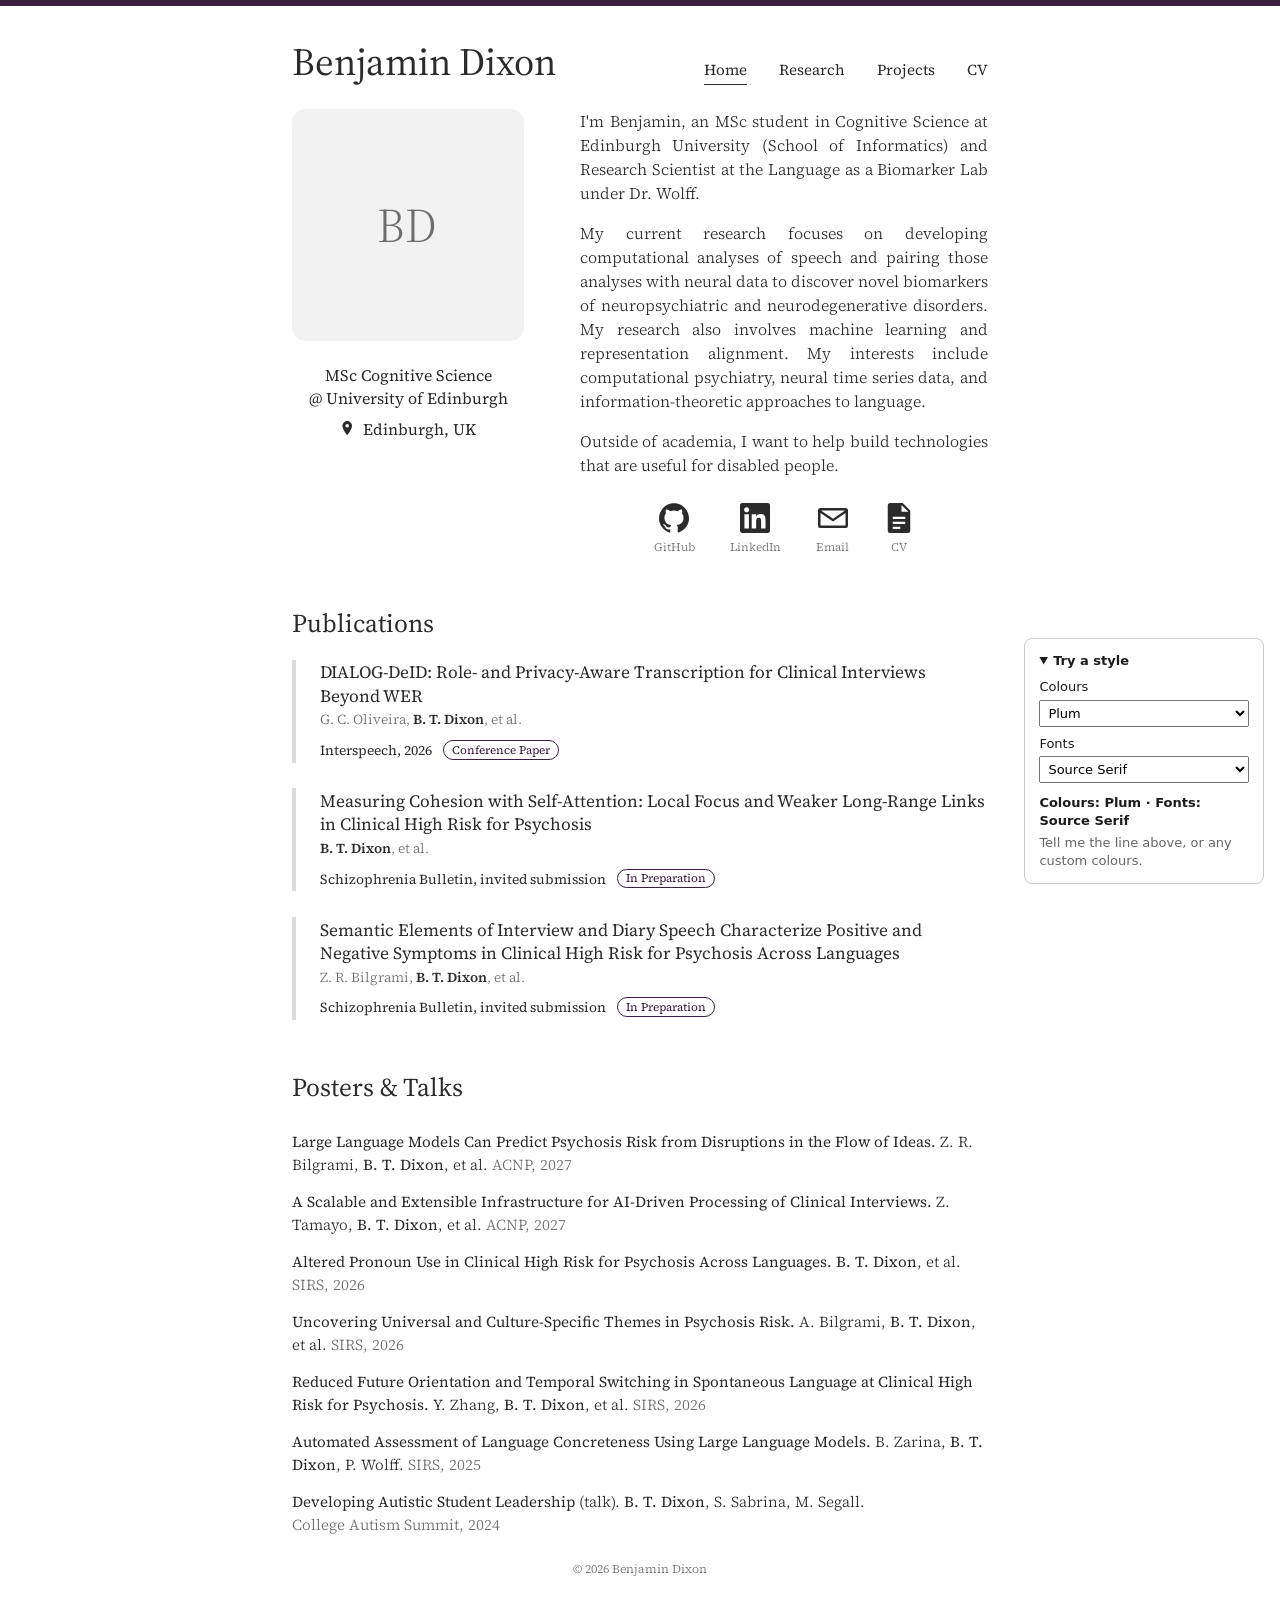
==== index.html @ 2c394b13 "Add status badges to publications" ====
<!DOCTYPE html>
<html lang="en">
<head>
  <meta charset="utf-8">
  <meta name="viewport" content="width=device-width, initial-scale=1">
  <title>Benjamin Dixon</title>
  <meta name="description" content="Benjamin Dixon: MSc Cognitive Science, University of Edinburgh. Computational analyses of speech and neural data as biomarkers of neuropsychiatric disorders.">
  <link rel="preconnect" href="https://fonts.googleapis.com">
  <link rel="preconnect" href="https://fonts.gstatic.com" crossorigin>
  <link id="font-link" rel="stylesheet" href="https://fonts.googleapis.com/css2?family=Source+Serif+4:ital,opsz,wght@0,8..60,300..600;1,8..60,400&display=swap">
  <link rel="stylesheet" href="style.css">
</head>
<body>

<!-- Icons, used below with <use href="#i-..."> -->
<svg width="0" height="0" style="position:absolute" aria-hidden="true">
  <symbol id="i-github" viewBox="0 0 24 24"><path fill="currentColor" d="M12 .297c-6.63 0-12 5.373-12 12 0 5.303 3.438 9.8 8.205 11.385.6.113.82-.258.82-.577 0-.285-.01-1.04-.015-2.04-3.338.724-4.042-1.61-4.042-1.61C4.422 18.070 3.633 17.700 3.633 17.700c-1.087-.744.084-.729.084-.729 1.205.084 1.838 1.236 1.838 1.236 1.070 1.835 2.809 1.305 3.495.998.108-.776.417-1.305.76-1.605-2.665-.3-5.466-1.332-5.466-5.930 0-1.310.465-2.380 1.235-3.220-.135-.303-.54-1.523.105-3.176 0 0 1.005-.322 3.300 1.230.96-.267 1.980-.399 3-.405 1.020.006 2.040.138 3 .405 2.280-1.552 3.285-1.230 3.285-1.230.645 1.653.24 2.873.12 3.176.765.84 1.230 1.910 1.230 3.220 0 4.610-2.805 5.625-5.475 5.920.42.36.81 1.096.81 2.220 0 1.606-.015 2.896-.015 3.286 0 .315.21.69.825.57C20.565 22.092 24 17.592 24 12.297c0-6.627-5.373-12-12-12"/></symbol>
  <symbol id="i-linkedin" viewBox="0 0 24 24"><path fill="currentColor" d="M20.447 20.452h-3.554v-5.569c0-1.328-.027-3.037-1.852-3.037-1.853 0-2.136 1.445-2.136 2.939v5.667H9.351V9h3.414v1.561h.046c.477-.9 1.637-1.85 3.37-1.85 3.601 0 4.267 2.37 4.267 5.455v6.286zM5.337 7.433c-1.144 0-2.063-.926-2.063-2.065 0-1.138.92-2.063 2.063-2.063 1.14 0 2.064.925 2.064 2.063 0 1.139-.925 2.065-2.064 2.065zm1.782 13.019H3.555V9h3.564v11.452zM22.225 0H1.771C.792 0 0 .774 0 1.729v20.542C0 23.227.792 24 1.771 24h20.451C23.2 24 24 23.227 24 22.271V1.729C24 .774 23.2 0 22.222 0h.003z"/></symbol>
  <symbol id="i-mail" viewBox="0 0 24 24"><path fill="currentColor" d="M2 4h20a2 2 0 0 1 2 2v12a2 2 0 0 1-2 2H2a2 2 0 0 1-2-2V6a2 2 0 0 1 2-2zm.4 2L12 12.6 21.6 6H2.4zM22 7.9l-10 6.9L2 7.9V18h20V7.9z"/></symbol>
  <symbol id="i-cv" viewBox="0 0 24 24"><path fill="currentColor" d="M5 0h10l6 6v16a2 2 0 0 1-2 2H5a2 2 0 0 1-2-2V2a2 2 0 0 1 2-2zm9 1.5V7h5.5L14 1.5zM7 11v1.8h10V11H7zm0 4v1.8h10V15H7zm0 4v1.8h6V19H7z"/></symbol>
  <symbol id="i-pin" viewBox="0 0 24 24"><path fill="currentColor" d="M12 0a8 8 0 0 0-8 8c0 6 8 16 8 16s8-10 8-16a8 8 0 0 0-8-8zm0 11a3 3 0 1 1 0-6 3 3 0 0 1 0 6z"/></symbol>
  <symbol id="i-code" viewBox="0 0 24 24"><path fill="none" stroke="currentColor" stroke-width="2" stroke-linecap="round" stroke-linejoin="round" d="M8 6l-6 6 6 6M16 6l6 6-6 6"/></symbol>
  <symbol id="i-chev" viewBox="0 0 24 24"><path fill="none" stroke="currentColor" stroke-width="2.5" stroke-linecap="round" stroke-linejoin="round" d="M6 9l6 6 6-6"/></symbol>
</svg>

<div class="topbar"></div>

<header class="wrap masthead">
  <a class="name" href="#home">Benjamin Dixon</a>
  <nav class="tabs" aria-label="Sections">
    <a href="#home">Home</a>
    <a href="#research">Research</a>
    <a href="#projects">Projects</a>
    <a href="cv.pdf" class="external">CV</a>
  </nav>
</header>

<main class="wrap">

<!-- ========== HOME ========== -->
<section id="home" class="panel">
  <div class="intro">
    <aside class="profile">
      <!-- To add a photo: put photo.jpg in this folder and replace the div below with
           <img class="photo" src="photo.jpg" alt="Benjamin Dixon"> -->
      <div class="photo placeholder" aria-hidden="true">BD</div>
      <p class="profile-role">MSc Cognitive Science<br>@ University of Edinburgh</p>
      <p class="profile-place"><svg class="ic"><use href="#i-pin"/></svg> Edinburgh, UK</p>
    </aside>

    <div class="bio">
      <p>I'm Benjamin, an MSc student in Cognitive Science at Edinburgh University (School of Informatics) and Research Scientist at the Language as a Biomarker Lab under Dr. Wolff.</p>
      <p>My current research focuses on developing computational analyses of speech and pairing those analyses with neural data to discover novel biomarkers of neuropsychiatric and neurodegenerative disorders. My research also involves machine learning and representation alignment. My interests include computational psychiatry, neural time series data, and information-theoretic approaches to language.</p>
      <p>Outside of academia, I want to help build technologies that are useful for disabled people.</p>

      <ul class="icon-links">
        <li><a href="https://github.com/bentdixon"><svg><use href="#i-github"/></svg><span>GitHub</span></a></li>
        <li><a href="https://www.linkedin.com/in/benjamin-dixon"><svg><use href="#i-linkedin"/></svg><span>LinkedIn</span></a></li>
        <li><a href="mailto:btdixon@emory.edu"><svg><use href="#i-mail"/></svg><span>Email</span></a></li>
        <li><a href="cv.pdf"><svg><use href="#i-cv"/></svg><span>CV</span></a></li>
      </ul>
    </div>
  </div>

  <h2>Publications</h2>

  <article class="entry">
    <h3>DIALOG-DeID: Role- and Privacy-Aware Transcription for Clinical Interviews Beyond WER</h3>
    <p class="authors">G. C. Oliveira, <b>B. T. Dixon</b>, et al.</p>
    <p class="venue">Interspeech, 2026 <span class="badge">Conference Paper</span></p>
  </article>

  <article class="entry">
    <h3>Measuring Cohesion with Self-Attention: Local Focus and Weaker Long-Range Links in Clinical High Risk for Psychosis</h3>
    <p class="authors"><b>B. T. Dixon</b>, et al.</p>
    <p class="venue">Schizophrenia Bulletin, invited submission <span class="badge">In Preparation</span></p>
  </article>

  <article class="entry">
    <h3>Semantic Elements of Interview and Diary Speech Characterize Positive and Negative Symptoms in Clinical High Risk for Psychosis Across Languages</h3>
    <p class="authors">Z. R. Bilgrami, <b>B. T. Dixon</b>, et al.</p>
    <p class="venue">Schizophrenia Bulletin, invited submission <span class="badge">In Preparation</span></p>
  </article>

  <h2>Posters &amp; Talks</h2>
  <ul class="plain">
    <li><b>Large Language Models Can Predict Psychosis Risk from Disruptions in the Flow of Ideas.</b> Z. R. Bilgrami, <b>B. T. Dixon</b>, et al. <span class="venue-inline">ACNP, 2027</span></li>
    <li><b>A Scalable and Extensible Infrastructure for AI-Driven Processing of Clinical Interviews.</b> Z. Tamayo, <b>B. T. Dixon</b>, et al. <span class="venue-inline">ACNP, 2027</span></li>
    <li><b>Altered Pronoun Use in Clinical High Risk for Psychosis Across Languages.</b> <b>B. T. Dixon</b>, et al. <span class="venue-inline">SIRS, 2026</span></li>
    <li><b>Uncovering Universal and Culture-Specific Themes in Psychosis Risk.</b> A. Bilgrami, <b>B. T. Dixon</b>, et al. <span class="venue-inline">SIRS, 2026</span></li>
    <li><b>Reduced Future Orientation and Temporal Switching in Spontaneous Language at Clinical High Risk for Psychosis.</b> Y. Zhang, <b>B. T. Dixon</b>, et al. <span class="venue-inline">SIRS, 2026</span></li>
    <li><b>Automated Assessment of Language Concreteness Using Large Language Models.</b> B. Zarina, <b>B. T. Dixon</b>, P. Wolff. <span class="venue-inline">SIRS, 2025</span></li>
    <li><b>Developing Autistic Student Leadership</b> (talk). <b>B. T. Dixon</b>, S. Sabrina, M. Segall. <span class="venue-inline">College Autism Summit, 2024</span></li>
  </ul>
</section>

<!-- ========== RESEARCH ========== -->
<section id="research" class="panel">
  <h2 class="first">Experience</h2>

  <details class="entry">
    <summary>
      <svg class="chev"><use href="#i-chev"/></svg>
      <h3>Research Scientist</h3>
      <p class="authors">Language as a Biomarker Lab, Emory University</p>
      <p class="venue">Sep 2026 – present</p>
    </summary>
    <ul class="more">
      <li>Model clinical interviews as time series of sentence embeddings and word-level surprisal, testing whether the long-range temporal structure of speech differs in early psychosis.</li>
      <li>Built attention-pooling classifiers that combine sentence-level LLM embeddings into one representation per interview, separating clinical high-risk participants from healthy controls.</li>
      <li>Fine-tune language models on naturalistic dialogue so model-based word predictability matches human judgments.</li>
    </ul>
  </details>

  <details class="entry">
    <summary>
      <svg class="chev"><use href="#i-chev"/></svg>
      <h3>Research Software Engineer</h3>
      <p class="authors">Language as a Biomarker Lab, Emory University</p>
      <p class="venue">Mar 2025 – Aug 2026</p>
    </summary>
    <ul class="more">
      <li>Led design of the speech and language feature set released to the NIMH Data Archive (Release 4) for the AMP SCZ consortium: 15,000+ interview transcripts across languages.</li>
      <li>Built speech pipelines (speaker separation, transcription) on a GPU cluster, halving inference time; processed 1,500 hours of interview audio.</li>
      <li>Bayesian mixed-effects models, decoding models on LLM embeddings, and cross-linguistic theme discovery.</li>
      <li>Mentored three undergraduate research assistants.</li>
    </ul>
  </details>

  <details class="entry">
    <summary>
      <svg class="chev"><use href="#i-chev"/></svg>
      <h3>Research Assistant</h3>
      <p class="authors">Language as a Biomarker Lab, Emory University</p>
      <p class="venue">May 2024 – Mar 2025</p>
    </summary>
    <ul class="more">
      <li>Measured concreteness of speech with large language models in clinical high-risk and healthy participants; presented at SIRS 2025 and in an honors thesis.</li>
    </ul>
  </details>

  <details class="entry">
    <summary>
      <svg class="chev"><use href="#i-chev"/></svg>
      <h3>Undergraduate Researcher</h3>
      <p class="authors">Directed Research, Emory University</p>
      <p class="venue">Sep 2023 – May 2024</p>
    </summary>
    <ul class="more">
      <li>Question answering over technical documentation with retrieval-augmented generation and a fine-tuned Flan-T5 model, reducing fabricated answers.</li>
    </ul>
  </details>

  <h2>Education</h2>
  <article class="entry">
    <h3>MSc Cognitive Science</h3>
    <p class="authors">University of Edinburgh</p>
    <p class="venue">2026 – 2027</p>
  </article>
  <article class="entry">
    <h3>BA Computer Science; BA Psychology &amp; Linguistics</h3>
    <p class="authors">Emory University · Highest Honors</p>
    <p class="venue">2021 – 2025</p>
    <p class="note">Thesis: <i>Automated Assessment of Concrete Language in Clinical High-Risk for Psychosis: A Novel Large Language Model Approach</i></p>
  </article>

  <h2>Teaching &amp; Service</h2>
  <ul class="plain dated">
    <li><span>Research mentor, three undergraduate research assistants, Emory University</span><span>2025 – 2026</span></li>
    <li><span>Tutor, data structures and algorithms, Emory University</span><span>2023 – 2024</span></li>
    <li><span>Instructor, Python and robotics for schoolchildren, Tech Academy</span><span>2022</span></li>
    <li><span>Computer Vision team, HumanEd, University of Edinburgh</span><span>2026 – present</span></li>
    <li><span>Common Ground Leadership Programme, inaugural cohort, University of Edinburgh</span><span>2026 – 2027</span></li>
    <li><span>President, Emory Autism Advocacy Organization</span><span>2023 – 2025</span></li>
    <li><span>Co-lead, campus sensory-friendly spaces initiative, Emory University</span><span>2023 – 2025</span></li>
  </ul>

  <h2>Honors &amp; Awards</h2>
  <ul class="plain dated">
    <li><span>1st Place, UN Sustainable Development Goals Challenge, AdaHack, University of Edinburgh</span><span>2026</span></li>
    <li><span>Highest Honors, Emory College of Arts and Sciences</span><span>2025</span></li>
    <li><span>Highest Excellence in Psychology &amp; Linguistics, Emory University</span><span>2025</span></li>
    <li><span>Psi Chi International Honor Society in Psychology</span><span>2024</span></li>
  </ul>
</section>

<!-- ========== PROJECTS ========== -->
<section id="projects" class="panel">
  <h2 class="first">Projects</h2>

  <details class="entry">
    <summary>
      <svg class="chev"><use href="#i-chev"/></svg>
      <h3>Word Surprisal and EEG Encoding Models</h3>
      <p class="authors">Independent project</p>
      <p class="venue">2026</p>
    </summary>
    <ul class="more">
      <li>Tested whether language-model surprisal predicts EEG from 19 people listening to an audiobook, using ridge encoding models (temporal response functions).</li>
      <li>Surprisal improved prediction in 18 of 19 participants (p &lt; 0.001) beyond acoustic, timing and frequency controls, localized to a centro-parietal response at about 400 ms (N400).</li>
    </ul>
    <p class="links"><a href="https://github.com/bentdixon/word-surprisal-eeg-experiment"><svg><use href="#i-code"/></svg>Code</a></p>
  </details>

  <details class="entry">
    <summary>
      <svg class="chev"><use href="#i-chev"/></svg>
      <h3>tpg-onan: A Language Model That Reads Backwards</h3>
      <p class="authors">Independent project</p>
      <p class="venue">2026</p>
    </summary>
    <ul class="more">
      <li>Pretrained two identical nanochat base models on the same data, one predicting the next token and one predicting the previous token, so text can be generated in both directions.</li>
      <li>Predicting the past was consistently but only slightly harder: about 2.5–3% higher validation bits per byte at 537M and 897M parameters.</li>
    </ul>
    <p class="links"><a href="https://github.com/bentdixon/tpg-onan"><svg><use href="#i-code"/></svg>Code</a></p>
  </details>

  <details class="entry">
    <summary>
      <svg class="chev"><use href="#i-chev"/></svg>
      <h3>LifeLine: Plain-Language Guide to Edinburgh Public Services</h3>
      <p class="authors">Team of 3 · 1st Place, UN SDG Challenge, AdaHack</p>
      <p class="venue">2026</p>
    </summary>
    <ul class="more">
      <li>Fine-tuned a 1.5B-parameter language model (Qwen2.5, LoRA) to rewrite service descriptions in EasyRead for readers with learning disabilities, running offline on a laptop.</li>
    </ul>
    <p class="links"><a href="https://github.com/bentdixon/qwen2.5-1.5b-easy-read-lora"><svg><use href="#i-code"/></svg>Code</a></p>
  </details>

  <details class="entry">
    <summary>
      <svg class="chev"><use href="#i-chev"/></svg>
      <h3>Mammography + Chest X-Ray Embedding Fusion</h3>
      <p class="authors">Team lead · HITI Lab Datathon</p>
      <p class="venue">2026</p>
    </summary>
    <ul class="more">
      <li>Tested whether combining two imaging models' embeddings predicts 4 chronic diseases better than either alone; fusion improved diabetes and kidney disease screening.</li>
      <li>Compared penalized logistic regression and early-, late- and gated-fusion networks under nested cross-validation, with fairness checks across age, race and BMI.</li>
    </ul>
    <p class="links"><a href="https://github.com/bentdixon/hiti-datathon-2026-cxr-mammo"><svg><use href="#i-code"/></svg>Code</a></p>
  </details>

  <details class="entry">
    <summary>
      <svg class="chev"><use href="#i-chev"/></svg>
      <h3>AMP SCZ Language Release Pipeline</h3>
      <p class="authors">Language as a Biomarker Lab</p>
      <p class="venue">2025 – 2026</p>
    </summary>
    <ul class="more">
      <li>Open-source feature extraction behind the AMP SCZ speech and language data in the NIMH Data Archive, Release 4 onward.</li>
    </ul>
    <p class="links"><a href="https://github.com/bentdixon/ampscz-langsamp-release-pipeline"><svg><use href="#i-code"/></svg>Code</a></p>
  </details>

</section>

</main>

<footer>© 2026 Benjamin Dixon</footer>

<script src="tabs.js"></script>
<script src="picker.js"></script>
</body>
</html>
---- style.css ----
/* All colours and fonts live here. Change these to restyle the site. */
:root {
  --bg: #ffffff;
  --text: #2b2b2b;
  --muted: #6e6e6e;
  --accent: #3a1e3f;       /* top bar, open entries, link hover */
  --border: #dcdcdc;       /* left bar on entries */
  --card: #f2f2f2;         /* photo placeholder */
  --accent-soft: #f2f2f2;
  --font-body: "Source Serif 4", Georgia, serif;
  --font-ui: "Source Serif 4", Georgia, serif;
}

* { box-sizing: border-box; }
html { font-size: 16px; }
body {
  margin: 0;
  background: var(--bg);
  color: var(--text);
  font-family: var(--font-body);
  font-weight: 350;
  line-height: 1.5;
}
b, strong { font-weight: 600; }
a { color: inherit; text-underline-offset: 0.15em; }
a:hover { color: var(--accent); }

.wrap { max-width: 46rem; margin: 0 auto; padding: 0 1.25rem; }
.topbar { height: 6px; background: var(--accent); }

/* Name and tabs */
.masthead { display: flex; justify-content: space-between; align-items: baseline; gap: 1rem; padding-top: 2.2rem; padding-bottom: 1.5rem; }
.name { font-size: 2.4rem; font-weight: 400; line-height: 1.1; text-decoration: none; color: var(--text); }
.tabs { display: flex; gap: 2rem; font-family: var(--font-ui); font-size: 0.95rem; font-weight: 400; }
.tabs a { text-decoration: none; padding-bottom: 0.15rem; border-bottom: 1px solid transparent; }
.tabs a[aria-current="page"] { border-bottom-color: currentColor; }

/* Panels */
.js .panel[hidden] { display: none; }
main { padding-bottom: 3rem; }

/* Intro: profile on the left, bio on the right */
.intro { display: grid; grid-template-columns: 14.5rem 1fr; gap: 3.5rem; align-items: start; }
.profile { text-align: center; }
.photo { display: block; width: 100%; aspect-ratio: 1; object-fit: cover; border-radius: 14px; }
.photo.placeholder { display: flex; align-items: center; justify-content: center; background: var(--card); color: var(--muted); font-size: 3rem; letter-spacing: 0.05em; }
.profile-role { margin: 1.4rem 0 0.4rem; font-weight: 400; line-height: 1.45; }
.profile-place { margin: 0; font-weight: 400; }
.ic { width: 0.9em; height: 0.9em; vertical-align: -0.08em; margin-right: 0.3rem; }

.bio p { margin: 0 0 1rem; text-align: justify; hyphens: auto; }
.icon-links { list-style: none; display: flex; justify-content: center; gap: 2.2rem; margin: 1.6rem 0 0; padding: 0; }
.icon-links a { display: flex; flex-direction: column; align-items: center; gap: 0.35rem; text-decoration: none; }
.icon-links svg { width: 30px; height: 30px; }
.icon-links span { font-size: 0.72rem; color: var(--muted); }

/* Headings */
h2 { font-size: 1.6rem; font-weight: 400; margin: 3rem 0 1.1rem; }
h2.first { margin-top: 0.5rem; }
h3 { font-size: 1.08rem; font-weight: 400; line-height: 1.35; margin: 0; }

/* Entries: a plain block with a bar on the left */
.entry { border-left: 4px solid var(--border); padding: 0.1rem 0 0.1rem 1.5rem; margin: 0 0 1.6rem; }
.entry .authors { margin: 0.15rem 0 0; font-size: 0.86rem; color: var(--muted); }
.entry .authors b { color: var(--text); }
.entry .venue { margin: 0.55rem 0 0; font-size: 0.86rem; font-weight: 400; }
.entry .note { margin: 0.4rem 0 0; font-size: 0.86rem; color: var(--muted); }

.badge { display: inline-block; margin-left: 0.5rem; padding: 0.05rem 0.5rem; border: 1px solid var(--accent); border-radius: 999px; color: var(--accent); font-size: 0.72rem; font-weight: 400; line-height: 1.4; vertical-align: 0.08em; white-space: nowrap; }

/* Expandable entries */
details.entry { position: relative; }
details.entry summary { list-style: none; cursor: pointer; }
details.entry summary::-webkit-details-marker { display: none; }
details.entry .chev { position: absolute; left: 0.35rem; top: 0.35rem; width: 0.8rem; height: 0.8rem; color: var(--muted); transition: none; }
details.entry[open] { border-left-color: var(--accent); }
details.entry[open] .chev { transform: rotate(180deg); }
details.entry summary:hover h3 { color: var(--accent); }
.more { margin: 0.8rem 0 0; padding-left: 1.1rem; font-size: 0.92rem; color: var(--muted); text-align: justify; }
.more li + li { margin-top: 0.35rem; }

.links { margin: 0.8rem 0 0; font-size: 0.88rem; display: flex; gap: 1.2rem; }
.links a { text-decoration: none; display: inline-flex; align-items: center; gap: 0.35rem; }
.links svg { width: 0.95rem; height: 0.95rem; }

/* Plain lists (posters, service, awards) */
ul.plain { list-style: none; margin: 0; padding: 0; font-size: 0.95rem; }
ul.plain li { padding: 0.45rem 0; }
ul.plain b { font-weight: 400; }
.venue-inline { color: var(--muted); white-space: nowrap; }
ul.dated li { display: flex; justify-content: space-between; gap: 1.5rem; }
ul.dated li span:last-child { color: var(--muted); white-space: nowrap; font-size: 0.88rem; }

footer { text-align: center; font-size: 0.75rem; color: var(--muted); padding: 1rem 0 2.5rem; }

/* Phones */
@media (max-width: 40rem) {
  .masthead { flex-direction: column; align-items: flex-start; gap: 0.8rem; padding-top: 1.6rem; }
  .name { font-size: 2rem; }
  .tabs { gap: 1.4rem; }
  .intro { grid-template-columns: 1fr; gap: 1.5rem; }
  .profile { max-width: 13rem; margin: 0 auto; }
  .bio p { text-align: left; }
  .icon-links { gap: 1.6rem; }
  ul.dated li { flex-direction: column; gap: 0; }
}

@media print {
  .topbar, .tabs, #picker { display: none !important; }
  .js .panel[hidden] { display: block; }
  details.entry > *:not(summary) { display: block; }
}
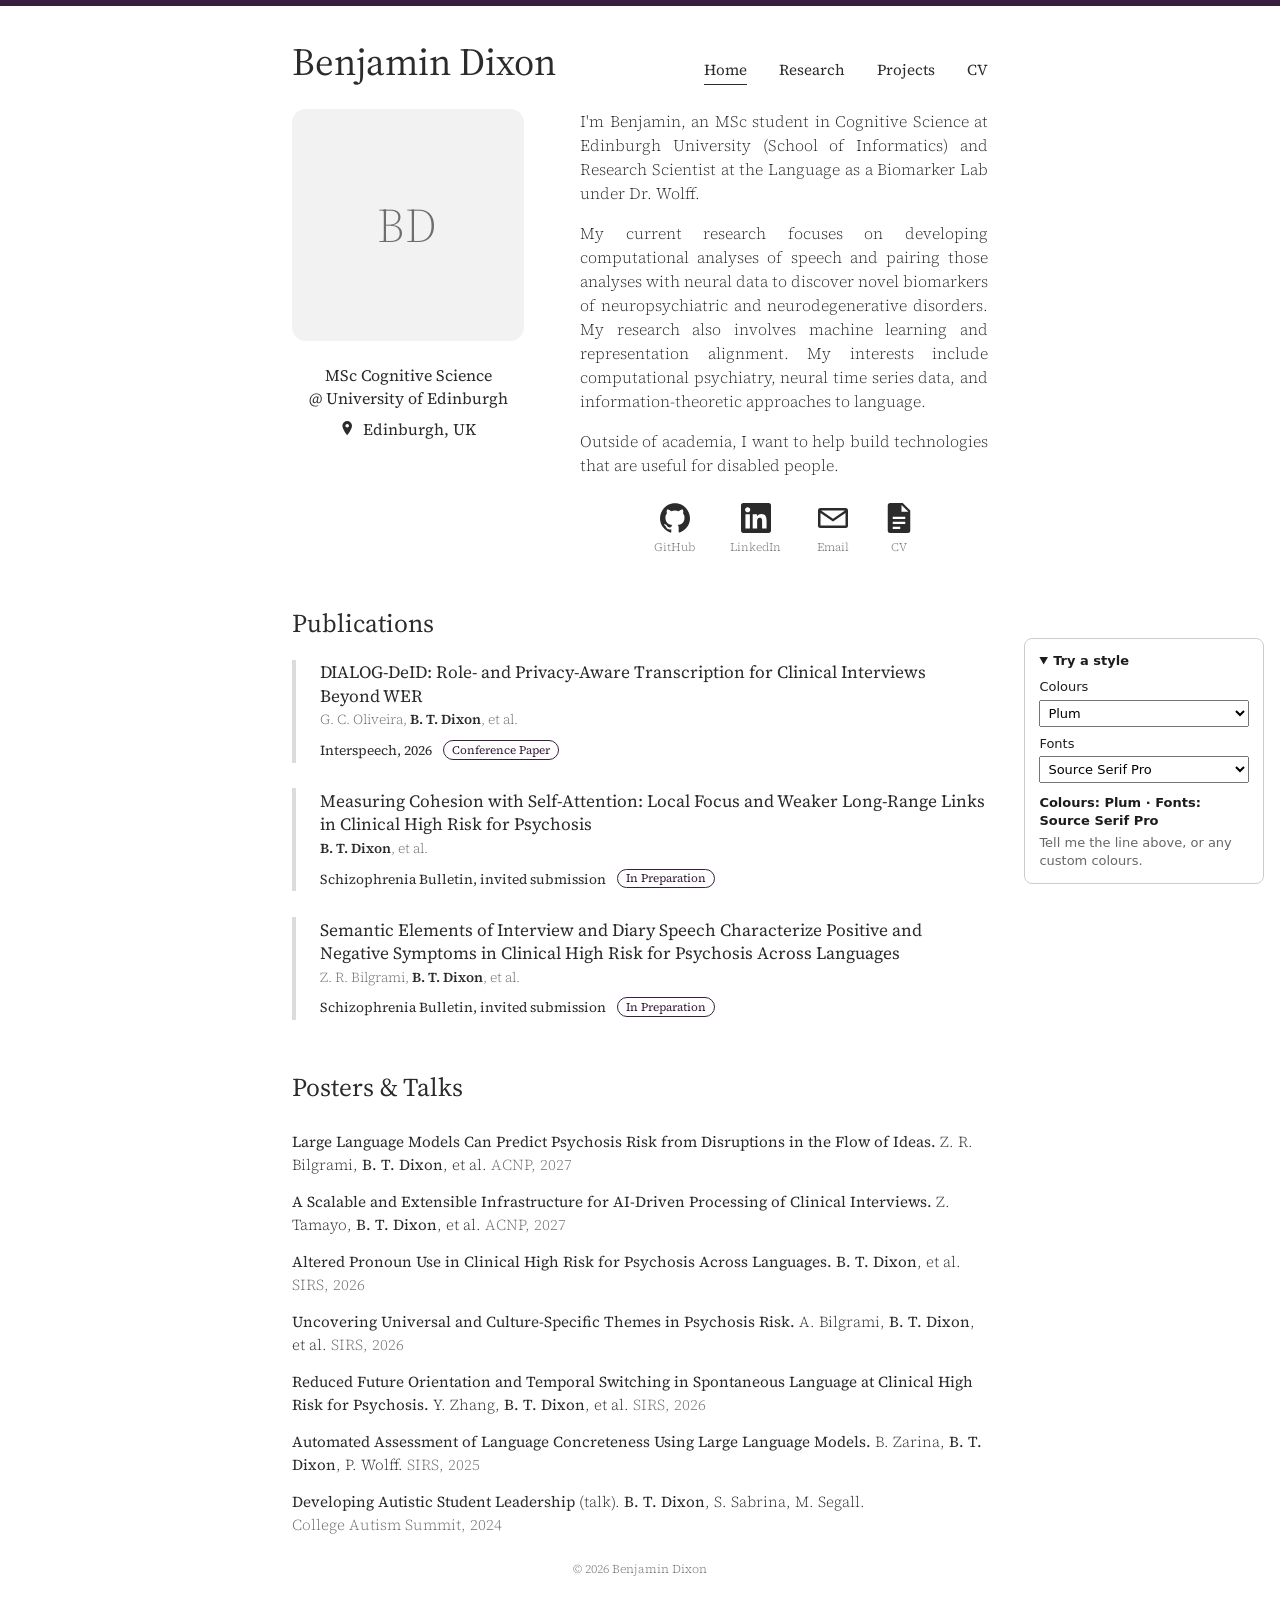
==== commit a69e3395: "Use Source Serif Pro" ====
--- a/index.html
+++ b/index.html
@@ -7,7 +7,7 @@
   <meta name="description" content="Benjamin Dixon: MSc Cognitive Science, University of Edinburgh. Computational analyses of speech and neural data as biomarkers of neuropsychiatric disorders.">
   <link rel="preconnect" href="https://fonts.googleapis.com">
   <link rel="preconnect" href="https://fonts.gstatic.com" crossorigin>
-  <link id="font-link" rel="stylesheet" href="https://fonts.googleapis.com/css2?family=Source+Serif+4:ital,opsz,wght@0,8..60,300..600;1,8..60,400&display=swap">
+  <link id="font-link" rel="stylesheet" href="https://fonts.googleapis.com/css2?family=Source+Serif+Pro:ital,wght@0,300;0,400;0,600;1,400&amp;display=swap">
   <link rel="stylesheet" href="style.css">
 </head>
 <body>
--- a/style.css
+++ b/style.css
@@ -7,8 +7,8 @@
   --border: #dcdcdc;       /* left bar on entries */
   --card: #f2f2f2;         /* photo placeholder */
   --accent-soft: #f2f2f2;
-  --font-body: "Source Serif 4", Georgia, serif;
-  --font-ui: "Source Serif 4", Georgia, serif;
+  --font-body: "Source Serif Pro", serif;
+  --font-ui: "Source Serif Pro", serif;
 }
 
 * { box-sizing: border-box; }
@@ -18,7 +18,7 @@
   background: var(--bg);
   color: var(--text);
   font-family: var(--font-body);
-  font-weight: 350;
+  font-weight: 300;
   line-height: 1.5;
 }
 b, strong { font-weight: 600; }
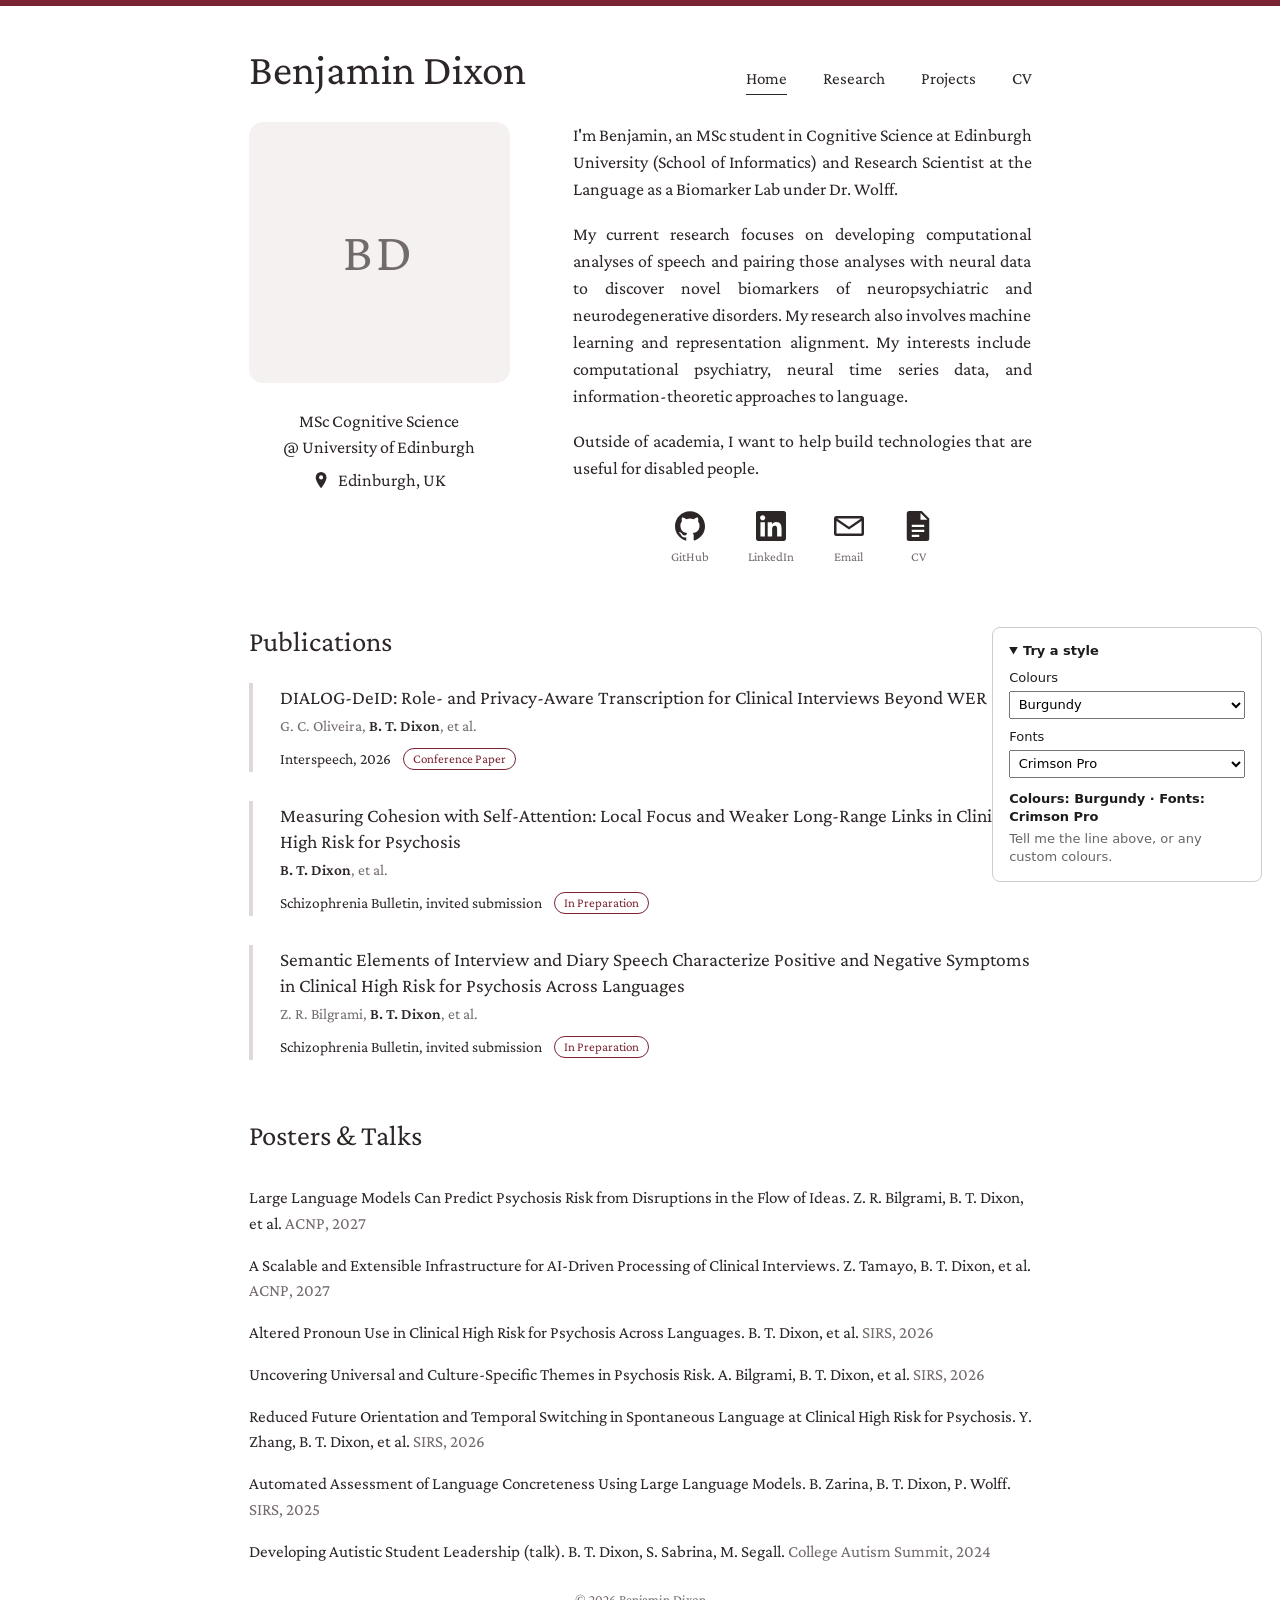
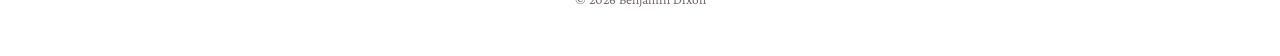
==== commit 010356eb: "Burgundy colours, Crimson Pro font" ====
--- a/index.html
+++ b/index.html
@@ -7,7 +7,7 @@
   <meta name="description" content="Benjamin Dixon: MSc Cognitive Science, University of Edinburgh. Computational analyses of speech and neural data as biomarkers of neuropsychiatric disorders.">
   <link rel="preconnect" href="https://fonts.googleapis.com">
   <link rel="preconnect" href="https://fonts.gstatic.com" crossorigin>
-  <link id="font-link" rel="stylesheet" href="https://fonts.googleapis.com/css2?family=Source+Serif+Pro:ital,wght@0,300;0,400;0,600;1,400&amp;display=swap">
+  <link id="font-link" rel="stylesheet" href="https://fonts.googleapis.com/css2?family=Crimson+Pro:ital,wght@0,300..600;1,400&amp;display=swap">
   <link rel="stylesheet" href="style.css">
 </head>
 <body>
@@ -165,22 +165,55 @@
   </article>
 
   <h2>Teaching &amp; Service</h2>
-  <ul class="plain dated">
-    <li><span>Research mentor, three undergraduate research assistants, Emory University</span><span>2025 – 2026</span></li>
-    <li><span>Tutor, data structures and algorithms, Emory University</span><span>2023 – 2024</span></li>
-    <li><span>Instructor, Python and robotics for schoolchildren, Tech Academy</span><span>2022</span></li>
-    <li><span>Computer Vision team, HumanEd, University of Edinburgh</span><span>2026 – present</span></li>
-    <li><span>Common Ground Leadership Programme, inaugural cohort, University of Edinburgh</span><span>2026 – 2027</span></li>
-    <li><span>President, Emory Autism Advocacy Organization</span><span>2023 – 2025</span></li>
-    <li><span>Co-lead, campus sensory-friendly spaces initiative, Emory University</span><span>2023 – 2025</span></li>
+  <ul class="timeline">
+    <li>
+      <div class="what"><span class="role">Advanced Team Member, Computer Vision</span><span class="org">HumanEd, University of Edinburgh</span></div>
+      <div class="when"><span>2026 – present</span><span>Edinburgh, UK</span></div>
+    </li>
+    <li>
+      <div class="what"><span class="role">Inaugural Cohort, Common Ground Leadership Programme</span><span class="org">University of Edinburgh</span></div>
+      <div class="when"><span>2026 – 2027</span><span>Edinburgh, UK</span></div>
+    </li>
+    <li>
+      <div class="what"><span class="role">Research Mentor</span><span class="org">Three undergraduate research assistants, Emory University</span></div>
+      <div class="when"><span>2025 – 2026</span><span>Atlanta, GA</span></div>
+    </li>
+    <li>
+      <div class="what"><span class="role">President</span><span class="org">Emory Autism Advocacy Organization</span></div>
+      <div class="when"><span>2023 – 2025</span><span>Atlanta, GA</span></div>
+    </li>
+    <li>
+      <div class="what"><span class="role">Co-lead, Sensory-Friendly Spaces Initiative</span><span class="org">Emory University</span></div>
+      <div class="when"><span>2023 – 2025</span><span>Atlanta, GA</span></div>
+    </li>
+    <li>
+      <div class="what"><span class="role">Tutor, Data Structures and Algorithms</span><span class="org">Math &amp; Computer Science Lab, Emory University</span></div>
+      <div class="when"><span>2023 – 2024</span><span>Atlanta, GA</span></div>
+    </li>
+    <li>
+      <div class="what"><span class="role">Summer Camp Instructor, Python and Robotics</span><span class="org">Tech Academy</span></div>
+      <div class="when"><span>2022</span><span>Little Canada, MN</span></div>
+    </li>
   </ul>
 
   <h2>Honors &amp; Awards</h2>
-  <ul class="plain dated">
-    <li><span>1st Place, UN Sustainable Development Goals Challenge, AdaHack, University of Edinburgh</span><span>2026</span></li>
-    <li><span>Highest Honors, Emory College of Arts and Sciences</span><span>2025</span></li>
-    <li><span>Highest Excellence in Psychology &amp; Linguistics, Emory University</span><span>2025</span></li>
-    <li><span>Psi Chi International Honor Society in Psychology</span><span>2024</span></li>
+  <ul class="timeline">
+    <li>
+      <div class="what"><span class="role">1st Place, UN Sustainable Development Goals Challenge</span><span class="org">AdaHack, University of Edinburgh</span></div>
+      <div class="when"><span>2026</span><span>Edinburgh, UK</span></div>
+    </li>
+    <li>
+      <div class="what"><span class="role">Highest Honors</span><span class="org">Emory College of Arts and Sciences</span></div>
+      <div class="when"><span>2025</span><span>Atlanta, GA</span></div>
+    </li>
+    <li>
+      <div class="what"><span class="role">Highest Excellence in Psychology &amp; Linguistics</span><span class="org">Emory University</span></div>
+      <div class="when"><span>2025</span><span>Atlanta, GA</span></div>
+    </li>
+    <li>
+      <div class="what"><span class="role">Member</span><span class="org">Psi Chi International Honor Society in Psychology</span></div>
+      <div class="when"><span>2024</span></div>
+    </li>
   </ul>
 </section>
 
--- a/style.css
+++ b/style.css
@@ -1,24 +1,24 @@
 /* All colours and fonts live here. Change these to restyle the site. */
 :root {
   --bg: #ffffff;
-  --text: #2b2b2b;
-  --muted: #6e6e6e;
-  --accent: #3a1e3f;       /* top bar, open entries, link hover */
-  --border: #dcdcdc;       /* left bar on entries */
-  --card: #f2f2f2;         /* photo placeholder */
-  --accent-soft: #f2f2f2;
-  --font-body: "Source Serif Pro", serif;
-  --font-ui: "Source Serif Pro", serif;
+  --text: #2d2626;
+  --muted: #736a6a;
+  --accent: #7a2433;       /* burgundy: top bar, open entries, badges, link hover */
+  --border: #e0d8d8;       /* left bar on entries, row lines */
+  --card: #f5f1f1;         /* photo placeholder */
+  --accent-soft: #f5f1f1;
+  --font-body: "Crimson Pro", Georgia, serif;
+  --font-ui: "Crimson Pro", Georgia, serif;
 }
 
 * { box-sizing: border-box; }
-html { font-size: 16px; }
+html { font-size: 18px; }
 body {
   margin: 0;
   background: var(--bg);
   color: var(--text);
   font-family: var(--font-body);
-  font-weight: 300;
+  font-weight: 400;
   line-height: 1.5;
 }
 b, strong { font-weight: 600; }
@@ -91,6 +91,15 @@
 ul.dated li { display: flex; justify-content: space-between; gap: 1.5rem; }
 ul.dated li span:last-child { color: var(--muted); white-space: nowrap; font-size: 0.88rem; }
 
+/* Two-column lists: what on the left, date and place on the right */
+ul.timeline { list-style: none; margin: 0; padding: 0; }
+ul.timeline li { display: grid; grid-template-columns: 1fr auto; gap: 1.5rem; padding: 0.6rem 0; border-bottom: 1px solid var(--border); }
+ul.timeline li:last-child { border-bottom: 0; }
+.what, .when { display: flex; flex-direction: column; }
+.what .role { font-weight: 400; }
+.what .org, .when span + span { font-size: 0.86rem; color: var(--muted); }
+.when { text-align: right; white-space: nowrap; font-size: 0.92rem; font-variant-numeric: tabular-nums; }
+
 footer { text-align: center; font-size: 0.75rem; color: var(--muted); padding: 1rem 0 2.5rem; }
 
 /* Phones */
@@ -103,6 +112,8 @@
   .bio p { text-align: left; }
   .icon-links { gap: 1.6rem; }
   ul.dated li { flex-direction: column; gap: 0; }
+  ul.timeline li { grid-template-columns: 1fr; gap: 0.2rem; }
+  .when { text-align: left; flex-direction: row; gap: 0.6rem; }
 }
 
 @media print {
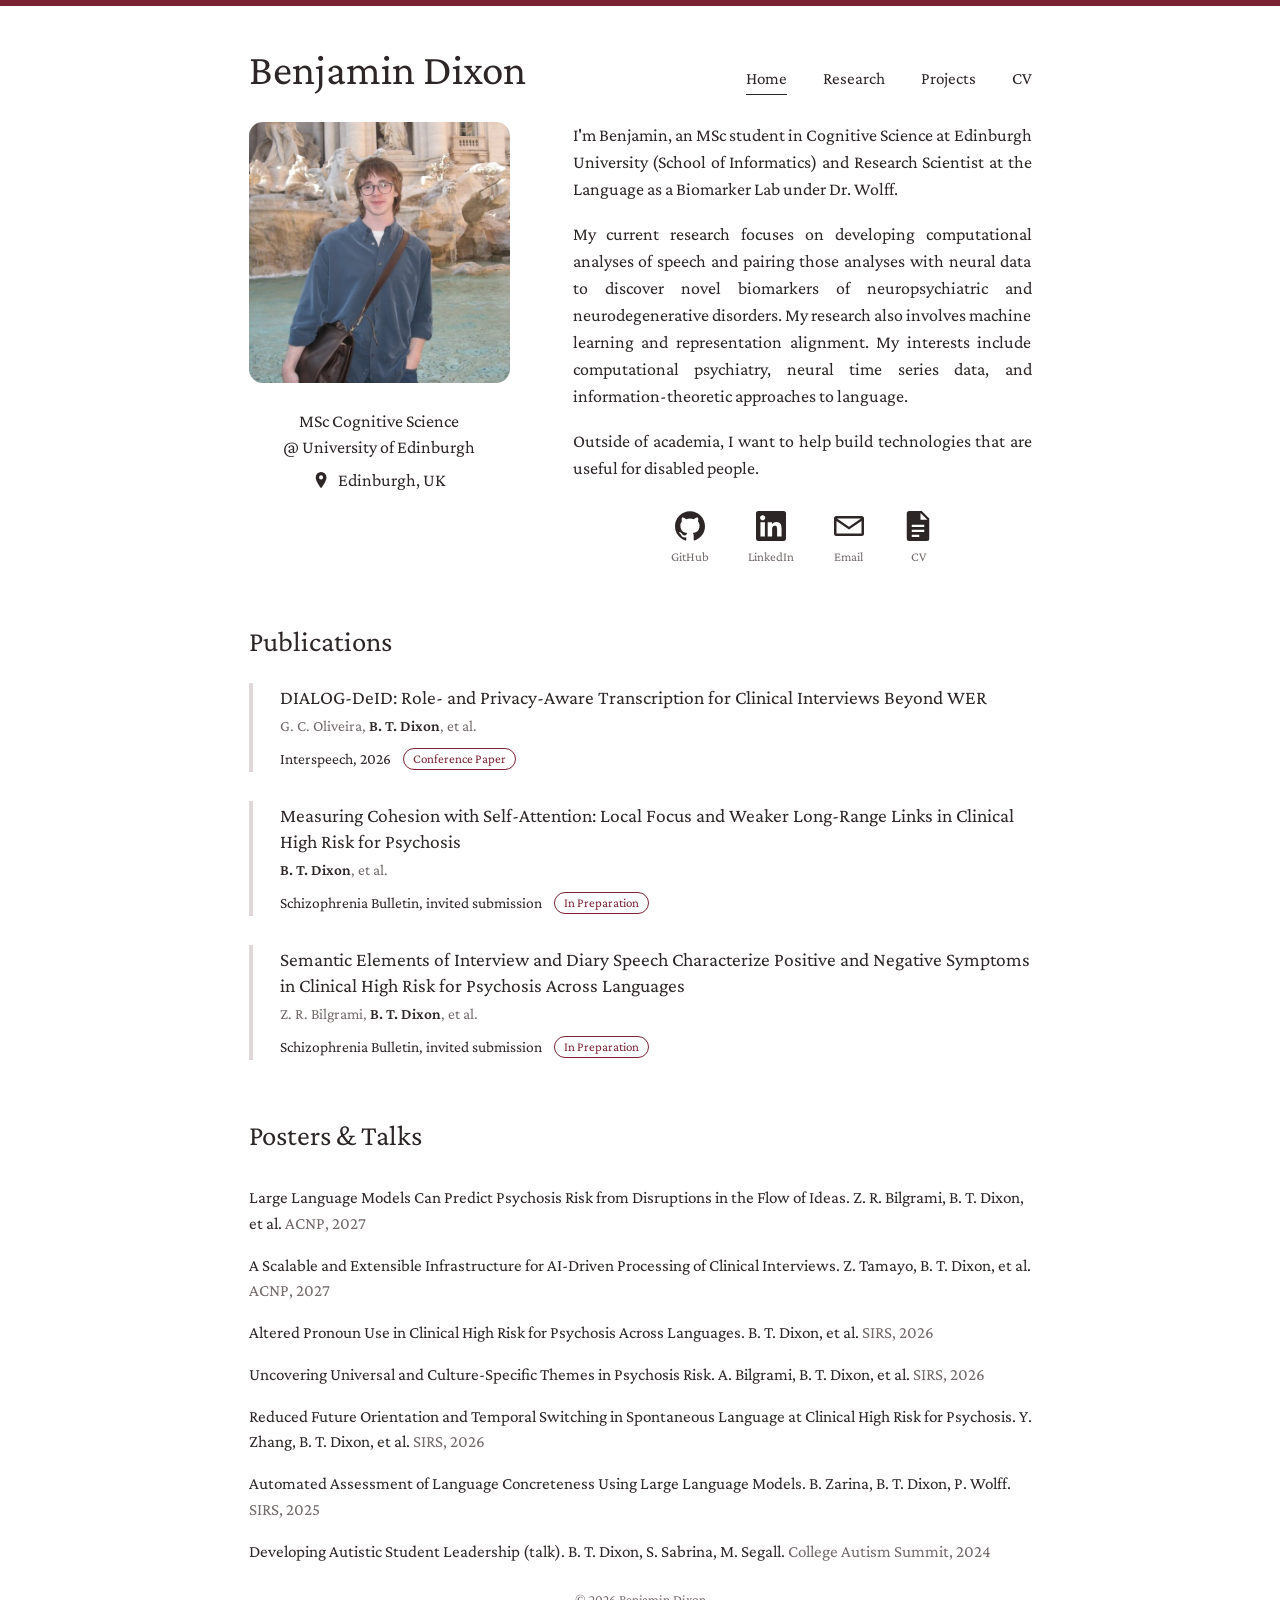
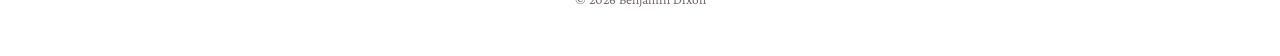
==== commit a68dd815: "Launch site" ====
--- a/index.html
+++ b/index.html
@@ -41,9 +41,7 @@
 <section id="home" class="panel">
   <div class="intro">
     <aside class="profile">
-      <!-- To add a photo: put photo.jpg in this folder and replace the div below with
-           <img class="photo" src="photo.jpg" alt="Benjamin Dixon"> -->
-      <div class="photo placeholder" aria-hidden="true">BD</div>
+      <img class="photo" src="photo.jpg" alt="Benjamin Dixon" width="600" height="600">
       <p class="profile-role">MSc Cognitive Science<br>@ University of Edinburgh</p>
       <p class="profile-place"><svg class="ic"><use href="#i-pin"/></svg> Edinburgh, UK</p>
     </aside>
@@ -296,6 +294,5 @@
 <footer>© 2026 Benjamin Dixon</footer>
 
 <script src="tabs.js"></script>
-<script src="picker.js"></script>
 </body>
 </html>
--- a/style.css
+++ b/style.css
@@ -42,7 +42,7 @@
 /* Intro: profile on the left, bio on the right */
 .intro { display: grid; grid-template-columns: 14.5rem 1fr; gap: 3.5rem; align-items: start; }
 .profile { text-align: center; }
-.photo { display: block; width: 100%; aspect-ratio: 1; object-fit: cover; border-radius: 14px; }
+.photo { display: block; width: 100%; height: auto; aspect-ratio: 1; object-fit: cover; object-position: 50% 20%; border-radius: 14px; }
 .photo.placeholder { display: flex; align-items: center; justify-content: center; background: var(--card); color: var(--muted); font-size: 3rem; letter-spacing: 0.05em; }
 .profile-role { margin: 1.4rem 0 0.4rem; font-weight: 400; line-height: 1.45; }
 .profile-place { margin: 0; font-weight: 400; }
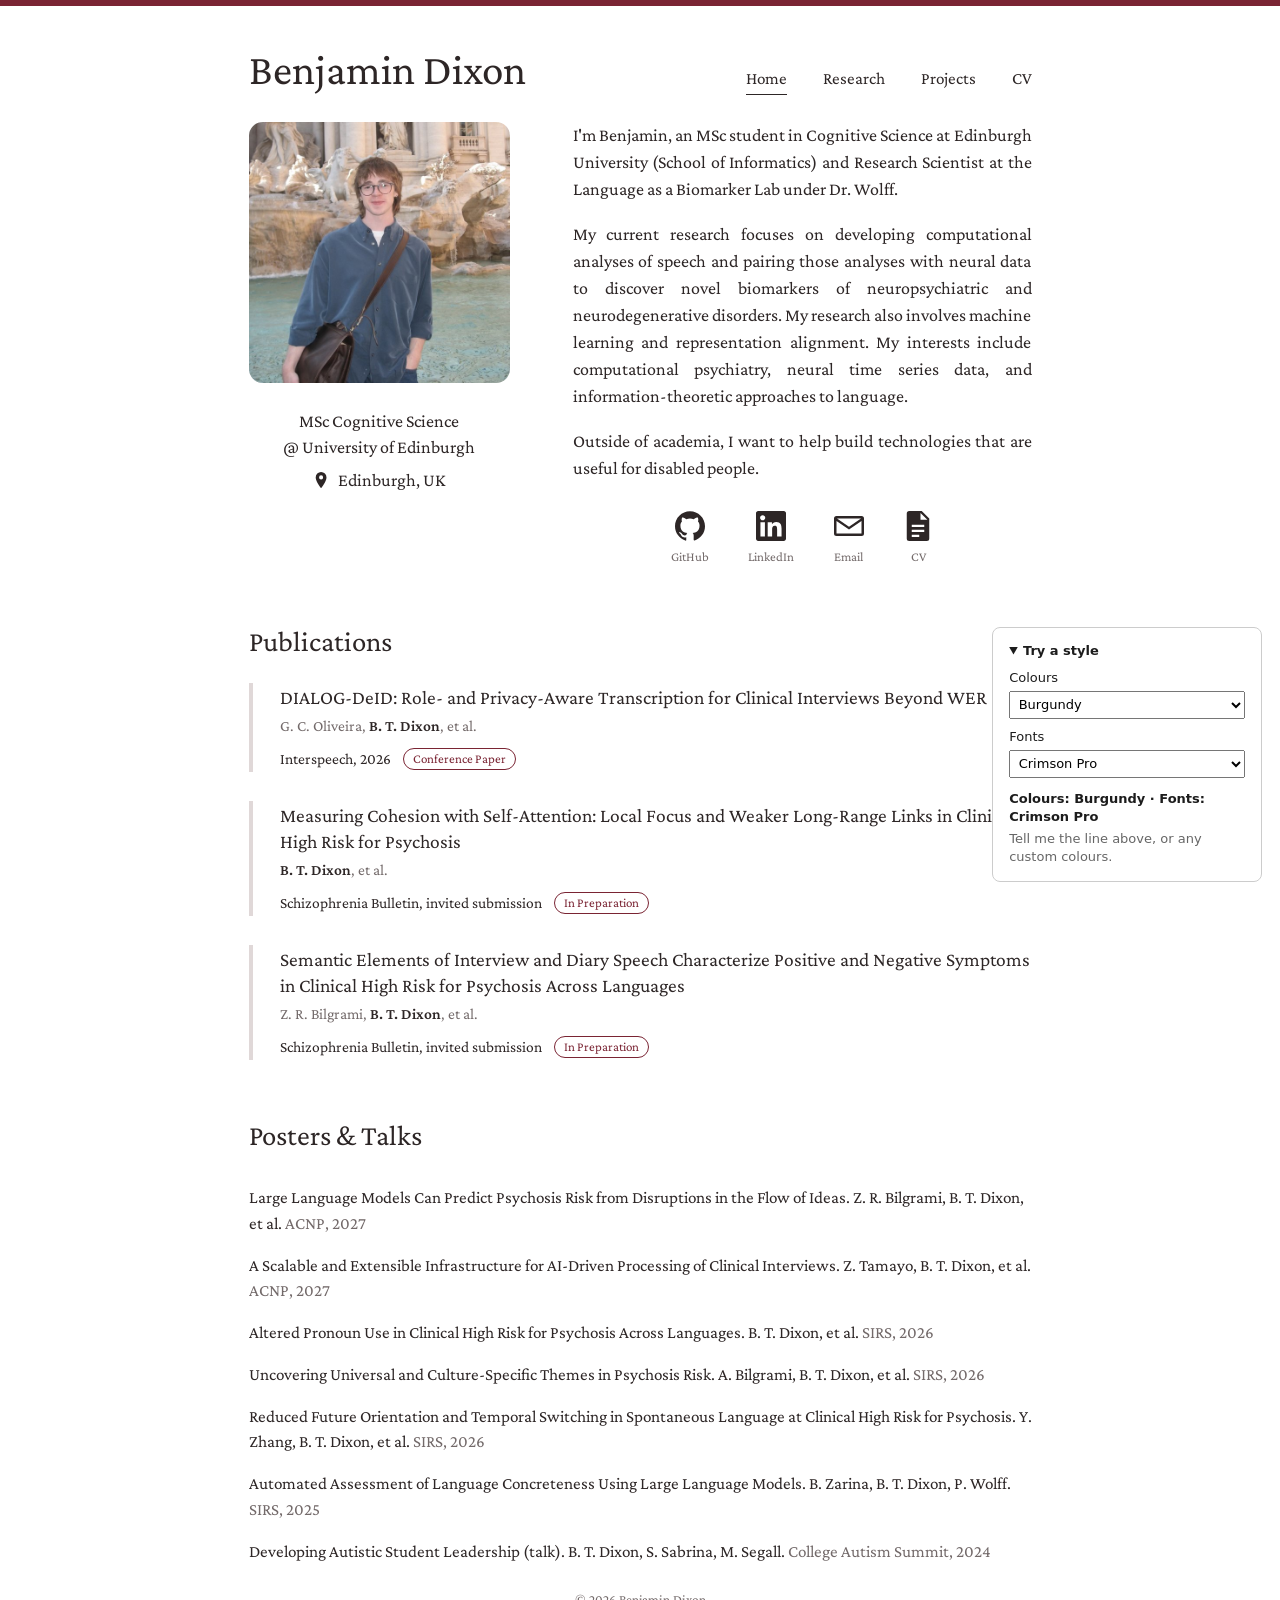
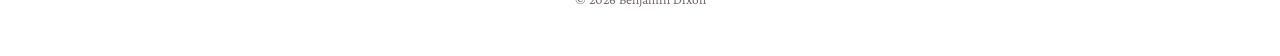
==== commit ac4c5e45: "Add profile photo" ====
--- a/index.html
+++ b/index.html
@@ -294,5 +294,6 @@
 <footer>© 2026 Benjamin Dixon</footer>
 
 <script src="tabs.js"></script>
+<script src="picker.js"></script>
 </body>
 </html>
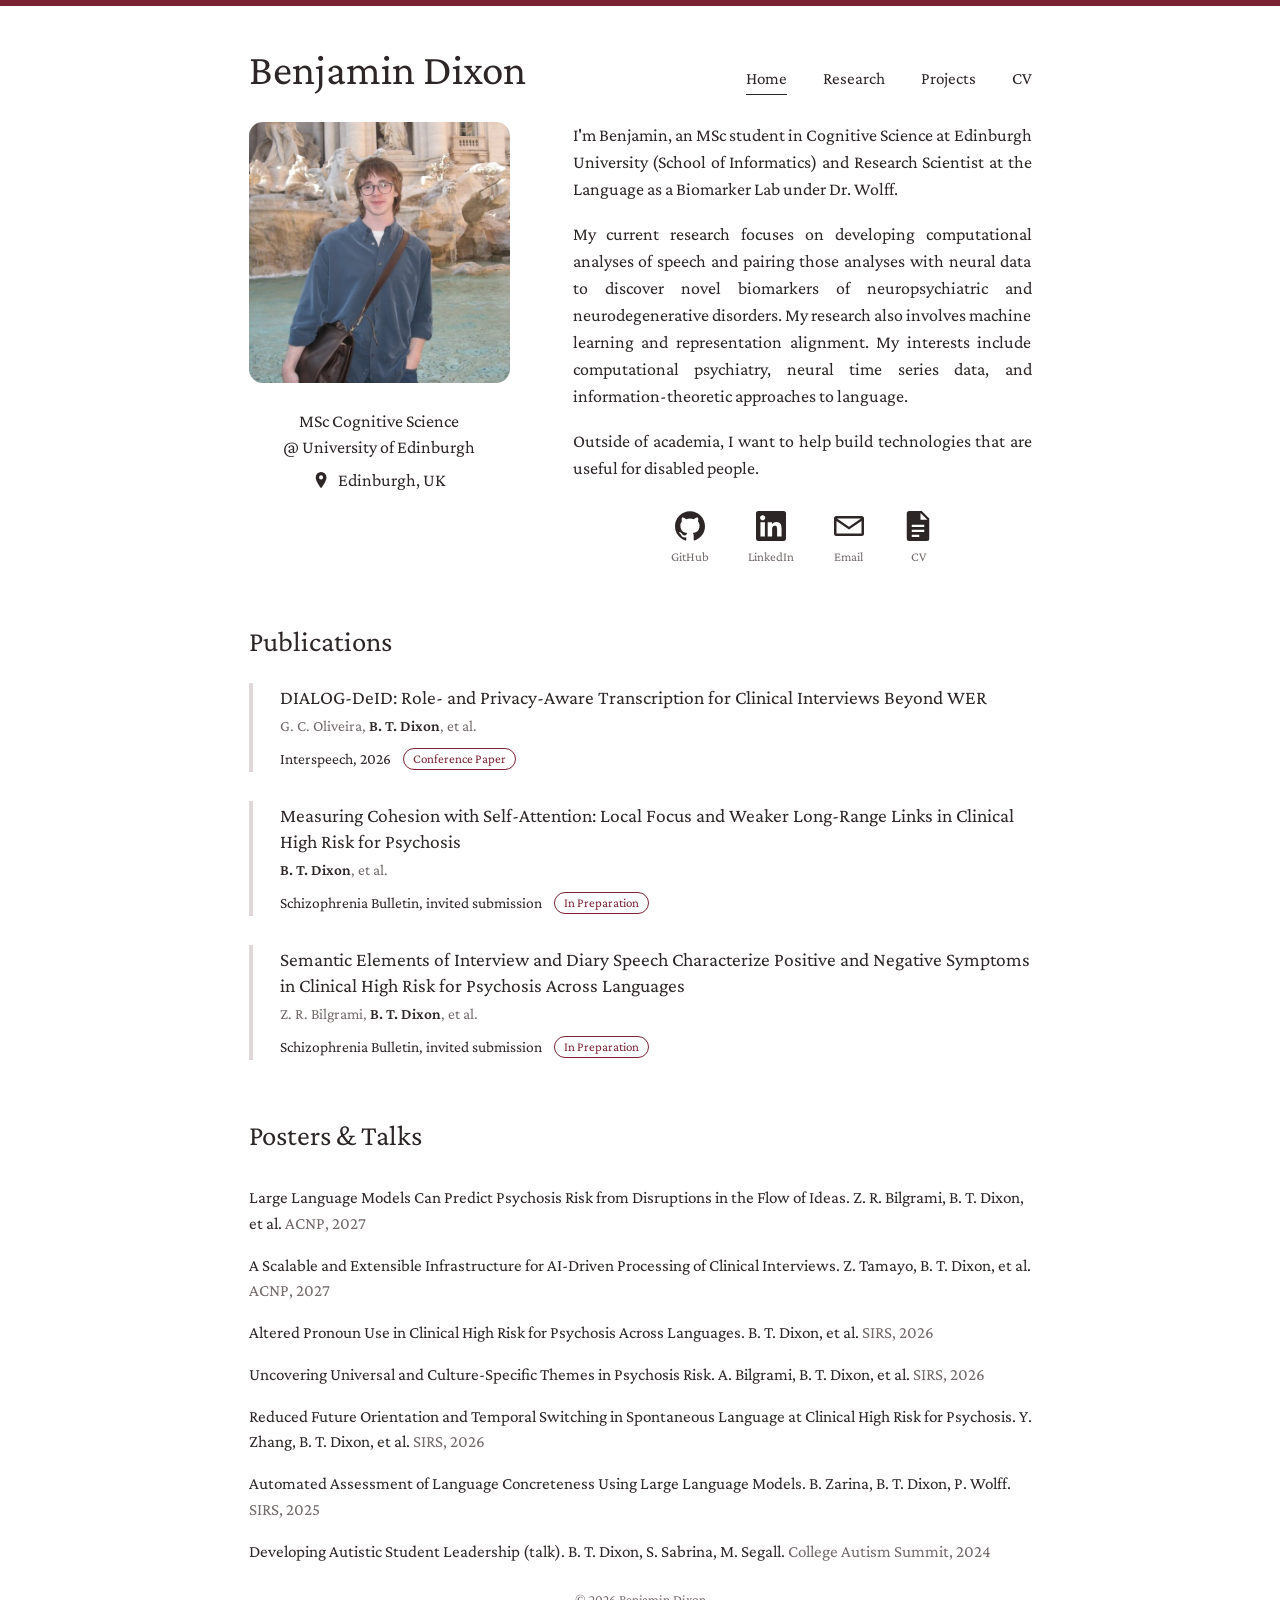
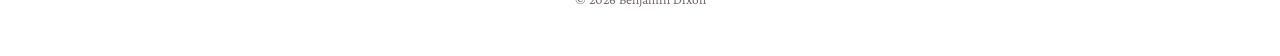
==== commit 41d3839e: "Fix LinkedIn link" ====
--- a/index.html
+++ b/index.html
@@ -53,7 +53,7 @@
 
       <ul class="icon-links">
         <li><a href="https://github.com/bentdixon"><svg><use href="#i-github"/></svg><span>GitHub</span></a></li>
-        <li><a href="https://www.linkedin.com/in/benjamin-dixon"><svg><use href="#i-linkedin"/></svg><span>LinkedIn</span></a></li>
+        <li><a href="https://www.linkedin.com/in/benjamin-dixon-85454a276/"><svg><use href="#i-linkedin"/></svg><span>LinkedIn</span></a></li>
         <li><a href="mailto:btdixon@emory.edu"><svg><use href="#i-mail"/></svg><span>Email</span></a></li>
         <li><a href="cv.pdf"><svg><use href="#i-cv"/></svg><span>CV</span></a></li>
       </ul>
@@ -294,6 +294,5 @@
 <footer>© 2026 Benjamin Dixon</footer>
 
 <script src="tabs.js"></script>
-<script src="picker.js"></script>
 </body>
 </html>
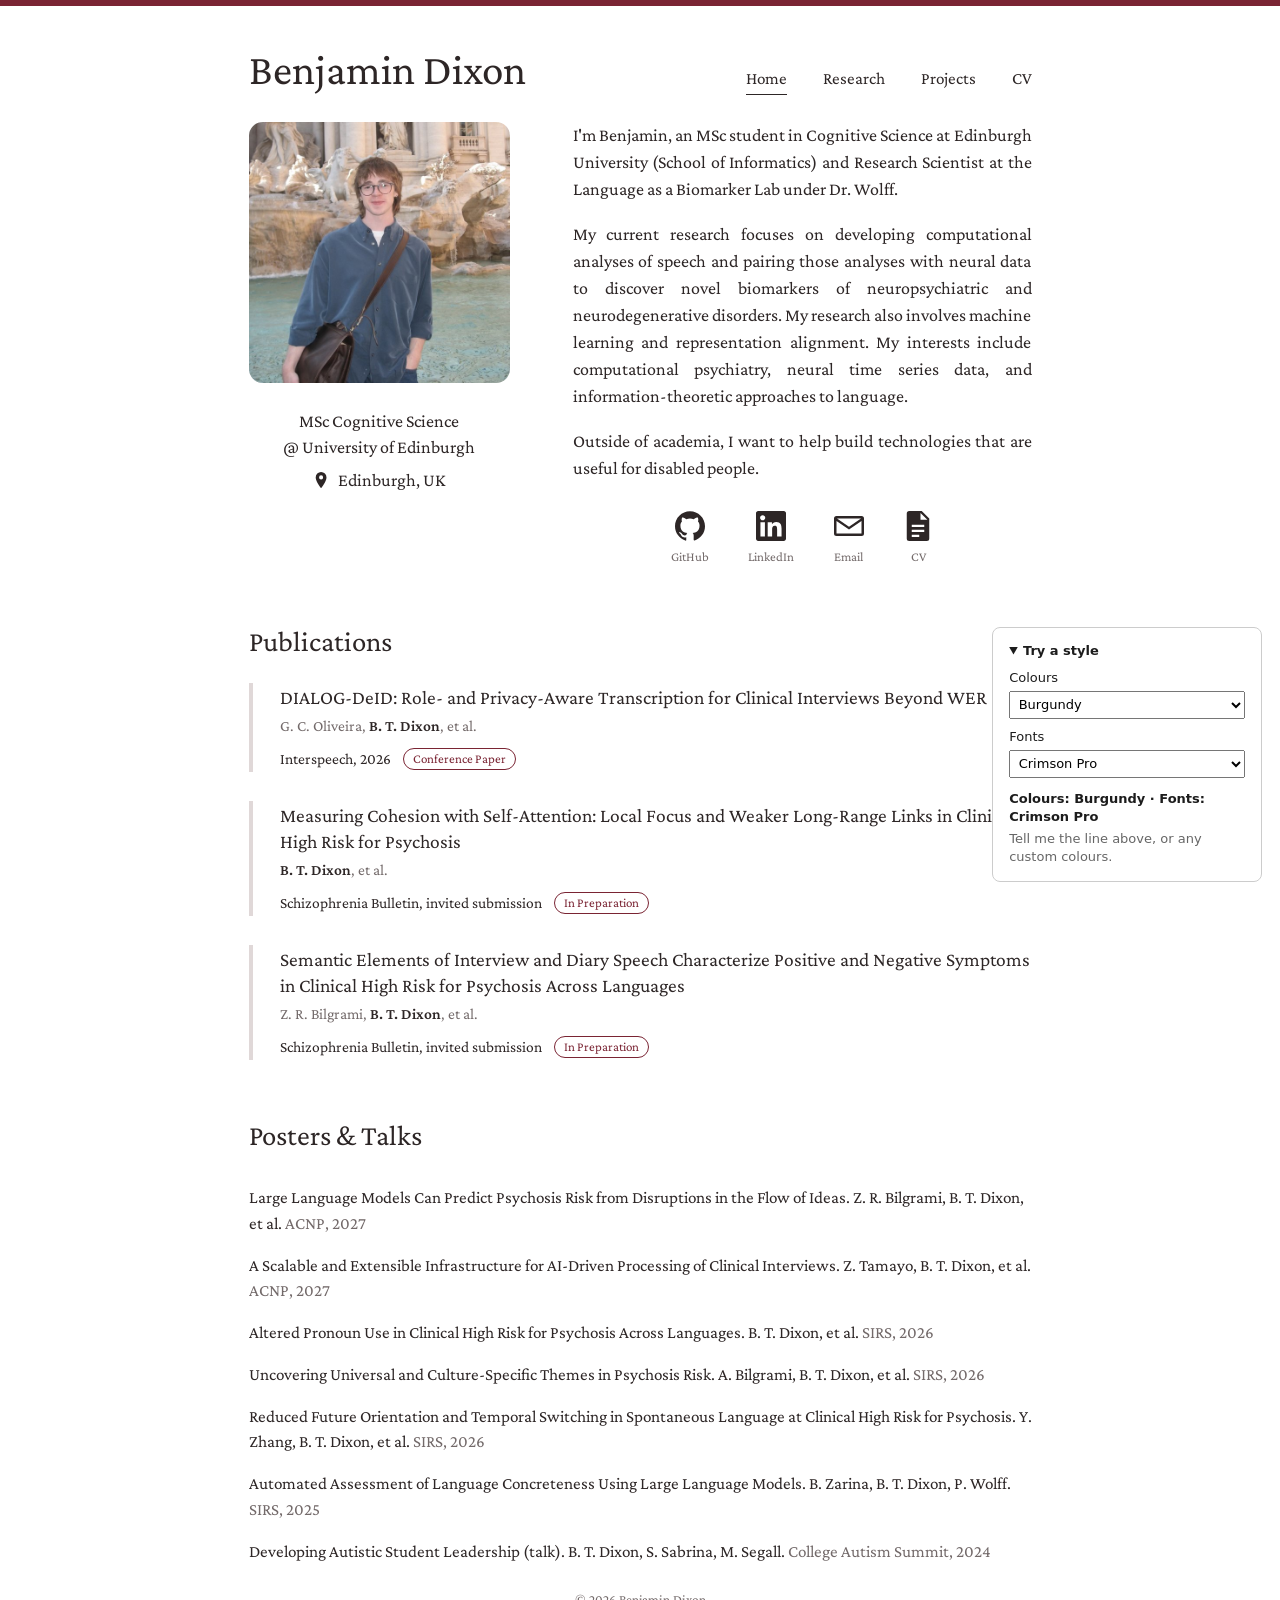
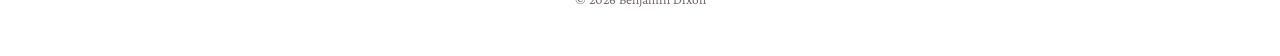
==== commit 650a8cc9: "Fix LinkedIn link" ====
--- a/index.html
+++ b/index.html
@@ -294,5 +294,6 @@
 <footer>© 2026 Benjamin Dixon</footer>
 
 <script src="tabs.js"></script>
+<script src="picker.js"></script>
 </body>
 </html>
